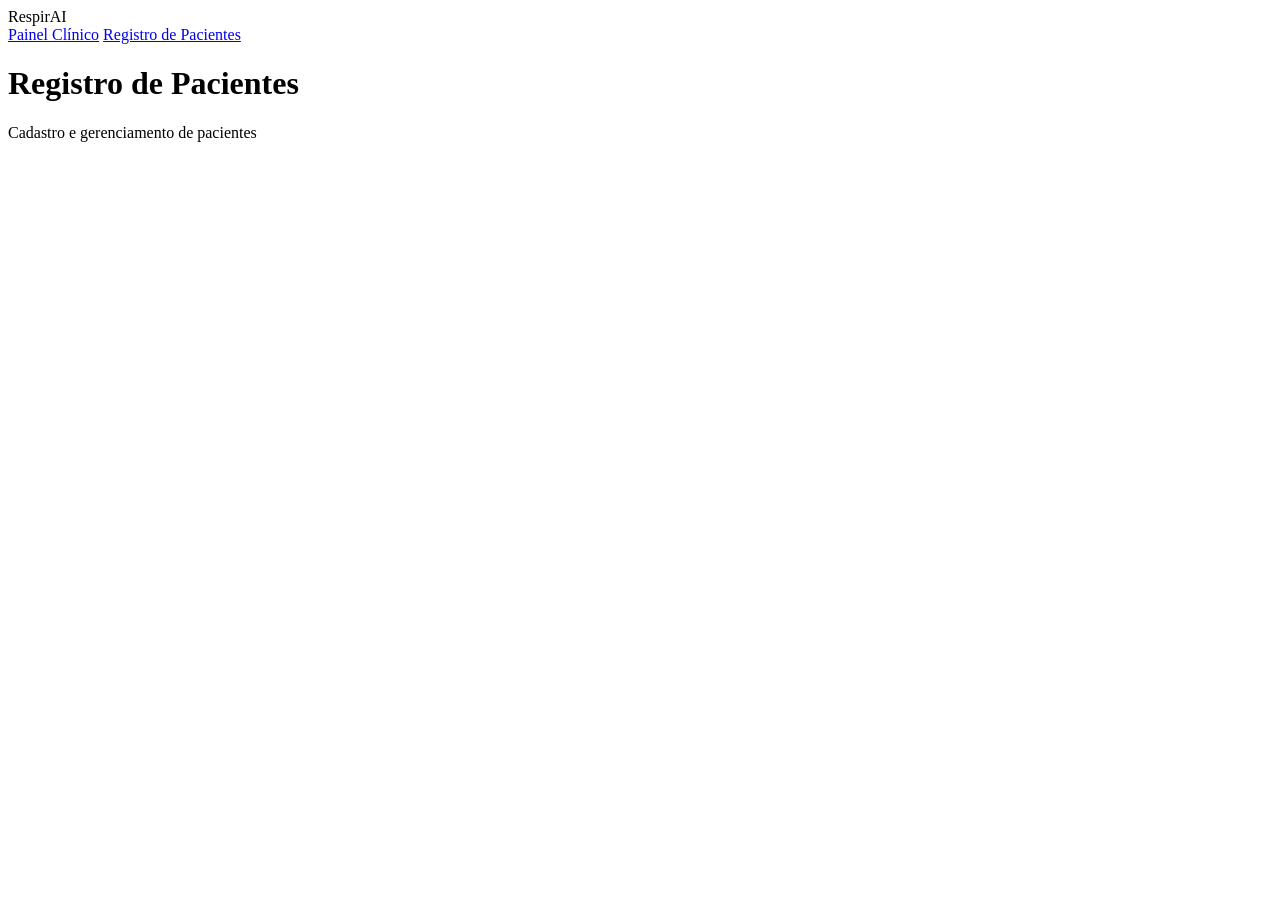
==== registro_pacientes.html @ 05f2d87f "adicionado a pagina registro_pacientes e mudanças" ====
<!DOCTYPE html>
<html lang="en">
<head>
    <meta charset="UTF-8">
    <meta name="viewport" content="width=device-width, initial-scale=1.0">
    <title>RespirAI - Registro de Pacientes</title>
    <link rel="stylesheet" href="style.css">
</head>
<body>

    <div class="sidebar">
        <div class="logo">RespirAI</div>
        <a href="index.html" class="menu-link">Painel Clínico</a>
        <a href="registro_pacientes.html" class="menu-link">Registro de Pacientes</a>
    </div>
    
    <div class="main-content">
        <div class="header">
            <h1>Registro de Pacientes</h1>
            <p>Cadastro e gerenciamento de pacientes</p>
        </div>
    </div>

</body>
</html>
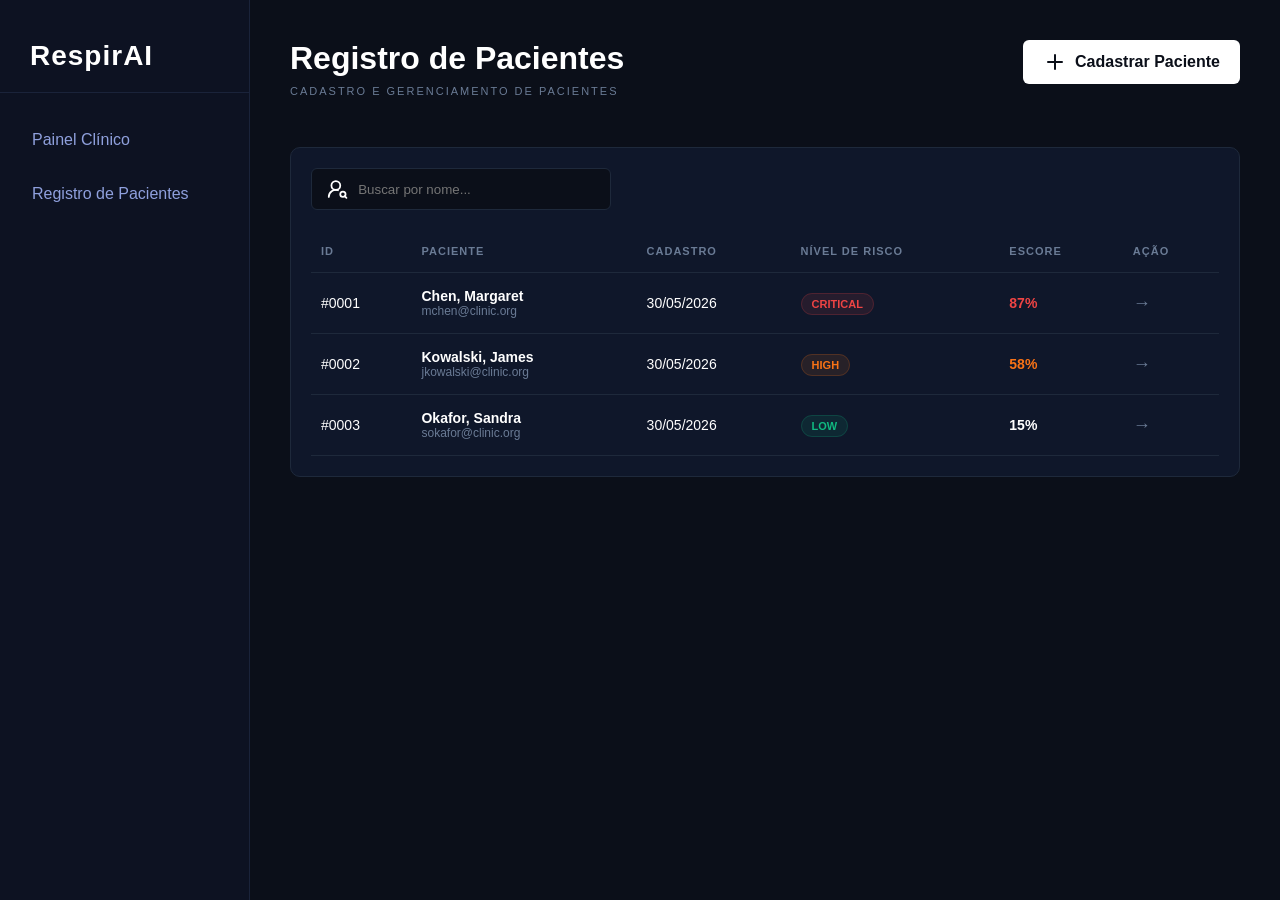
==== commit a3bcf8a5: "breve conclusao de registros de pacientes" ====
--- a/registro_pacientes.html
+++ b/registro_pacientes.html
@@ -15,11 +15,140 @@
     </div>
     
     <div class="main-content">
-        <div class="header">
-            <h1>Registro de Pacientes</h1>
-            <p>Cadastro e gerenciamento de pacientes</p>
+        <div class="header-container">
+            <div class="header">
+                <h1>Registro de Pacientes</h1>
+                <p>Cadastro e gerenciamento de pacientes</p>
+            </div>
+            <button class="btn-primary" id="btn-abrir-aba">
+                <svg xmlns="http://www.w3.org/2000/svg" width="24" height="24" viewBox="0 0 24 24" fill="none" stroke="currentColor" stroke-width="2" stroke-linecap="round" stroke-linejoin="round" class="lucide lucide-plus-icon lucide-plus"><path d="M5 12h14"/><path d="M12 5v14"/></svg>
+                Cadastrar Paciente
+            </button>
+        </div>
+
+        <div class="table-container">
+            <div class="search-bar">
+                <svg xmlns="http://www.w3.org/2000/svg" width="24" height="24" viewBox="0 0 24 24" fill="none" stroke="currentColor" stroke-width="2" stroke-linecap="round" stroke-linejoin="round" class="lucide lucide-user-round-search-icon lucide-user-round-search"><circle cx="10" cy="8" r="5"/><path d="M2 21a8 8 0 0 1 10.434-7.62"/><circle cx="18" cy="18" r="3"/><path d="m22 22-1.9-1.9"/></svg>
+                <input type="text" placeholder="Buscar por nome...">
+            </div>
+
+            <table class="patients-table">
+                <thead>
+                    <tr>
+                        <th>ID</th>
+                        <th>PACIENTE</th>
+                        <th>CADASTRO</th>
+                        <th>NÍVEL DE RISCO</th>
+                        <th>ESCORE</th>
+                        <th>AÇÃO</th>
+                    </tr>
+                </thead>
+                <tbody>
+                    <tr>
+                        <td>#0001</td>
+                        <td>
+                            <div class="patient-info">
+                                <span class="patient-name">Chen, Margaret</span>
+                                <span class="patient-email">mchen@clinic.org</span>
+                            </div>
+                        </td>
+                        <td>30/05/2026</td>
+                        <td><span class="badge badge-critical">CRITICAL</span></td>
+                        <td><span class="score critical">87%</span></td>
+                        <td><button class="btn-action">→</button></td>
+                    </tr>
+                    <tr>
+                        <td>#0002</td>
+                        <td>
+                            <div class="patient-info">
+                                <span class="patient-name">Kowalski, James</span>
+                                <span class="patient-email">jkowalski@clinic.org</span>
+                            </div>
+                        </td>
+                        <td>30/05/2026</td>
+                        <td><span class="badge badge-high">HIGH</span></td>
+                        <td><span class="score high">58%</span></td>
+                        <td><button class="btn-action">→</button></td>
+                    </tr>
+                    <tr>
+                        <td>#0003</td>
+                        <td>
+                            <div class="patient-info">
+                                <span class="patient-name">Okafor, Sandra</span>
+                                <span class="patient-email">sokafor@clinic.org</span>
+                            </div>
+                        </td>
+                        <td>30/05/2026</td>
+                        <td><span class="badge badge-low">LOW</span></td>
+                        <td><span class="score">15%</span></td>
+                        <td><button class="btn-action">→</button></td>
+                    </tr>
+                </tbody>
+            </table>
         </div>
     </div>
+    <div class="overlay" id="overlay"></div>
 
+    <div class="side-panel" id="painel-cadastro">
+        <div class="panel-header">
+            <div>
+                <h2>Cadastrar Novo Paciente</h2>
+                <p>Preencha os dados demográficos e o histórico clínico.</p>
+            </div>
+            <button class="btn-close" id="btn-fechar-aba">&times;</button>
+        </div>
+
+        <form class="panel-form">
+            <div class="form-row">
+                <div class="form-group">
+                    <label>NOME</label>
+                    <input type="text" placeholder="Maria">
+                </div>
+                <div class="form-group">
+                    <label>SOBRENOME</label>
+                    <input type="text" placeholder="Silva">
+                </div>
+            </div>
+            
+            <div class="form-row">
+                <div class="form-group">
+                    <label>DATA DE NASCIMENTO</label>
+                    <input type="date">
+                </div>
+                <div class="form-group">
+                    <label>SEXO</label>
+                    <select>
+                        <option>Feminino</option>
+                        <option>Masculino</option>
+                    </select>
+                </div>
+            </div>
+
+            <div class="form-group">
+                <label>OCUPAÇÃO / EXPOSIÇÕES</label>
+                <input type="text" placeholder="Ex: Mineiro, Trabalhador de escritório">
+            </div>
+
+            <button type="button" class="btn-primary full-width" style="margin-top: 30px;">Cadastrar Paciente</button>
+        </form>
+    </div>
+
+    <script>
+        const btnAbrir = document.getElementById('btn-abrir-aba');
+        const btnFechar = document.getElementById('btn-fechar-aba');
+        const painel = document.getElementById('painel-cadastro');
+        const overlay = document.getElementById('overlay');
+
+        // Função que liga/desliga a classe 'open'
+        function alternarAba() {
+            painel.classList.toggle('open');
+            overlay.classList.toggle('open');
+        }
+
+        // Quando clicar nos botões ou no fundo escuro, executa a função
+        btnAbrir.addEventListener('click', alternarAba);
+        btnFechar.addEventListener('click', alternarAba);
+        overlay.addEventListener('click', alternarAba);
+    </script>
 </body>
 </html>
--- a/style.css
+++ b/style.css
@@ -0,0 +1,332 @@
+*{
+    margin: 0;
+    padding: 0;
+    box-sizing: border-box;
+    font-family: 'Segoe UI', Tahoma, Geneva, Verdana, sans-serif;
+}
+
+body {
+    display: flex;
+    background-color: #0b0f19;
+    color: #ffffff;
+    min-height: 100vh;
+}
+
+.sidebar {
+    width: 250px;
+    background-color: #0d1222;
+    border-right: 1px solid #1a233a;
+    padding: 40px 20px;
+}
+
+.logo {
+    font-size: 28px;
+    font-weight: bold;
+    margin-bottom: 30px;
+    letter-spacing: 1px;
+    border-bottom: 1px solid #1a233a;
+    padding-bottom: 20px;
+    margin-left: -20px;
+    margin-right: -20px;
+    padding-left: 30px;
+}
+
+.menu-link {
+    display: block;
+    color: #8fa0dd;
+    text-decoration: none;
+    margin-bottom: 20px;
+    font-size: 16px;
+    padding: 8px 12px;
+    border-radius: 6px;
+    transition: background 0.2s;
+}
+
+.main-content {
+    flex: 1;
+    padding: 40px;
+}
+
+.header h1 {
+    font-size: 32px;
+    margin-bottom: 8px;
+    font-weight: 700;
+}
+
+.header p {
+    color: #6a7b95;
+    font-size: 11px;
+    text-transform: uppercase;
+    letter-spacing: 2px;
+    margin-bottom: 30px;
+}
+
+.cards-grid {
+    display: grid;
+    grid-template-columns: repeat(4, 1fr);
+    gap: 20px;
+    width: 100%;
+}
+
+@media (max-width: 1024px) {
+    .cards-grid {
+        grid-template-columns: repeat(2, 1fr);
+    }
+}
+@media (max-width: 600px) {
+    .cards-grid {
+        grid-template-columns: 1fr;
+    }
+}
+
+.card {
+    background-color: #0f172a;
+    border: 1px solid #1e293b;
+    border-radius: 10px;
+    padding: 24px;
+    display: flex;
+    flex-direction: column;
+    justify-content: space-between;
+    height: 140px;
+}
+
+.card-header {
+    display: flex;
+    justify-content: space-between;
+    align-items: center;
+}
+
+/*.card-icon {
+    font-size: 18px;
+    opacity: 0.7;
+}*/
+
+.card-title {
+    font-size: 11px;
+    color: #94a3b8;
+    text-transform: uppercase;
+    font-weight: 600;
+    letter-spacing: 1px;
+}
+
+.card-value {
+    font-size: 38px;
+    font-weight: 700;
+    margin-top: 10px;
+}
+/* novo */
+.header-container {
+    display: flex;
+    justify-content: space-between;
+    align-items: flex-start;
+}
+
+.btn-primary {
+    background-color: #ffffff;
+    color: #0b0f19;
+    border: none;
+    padding: 10px 20px;
+    border-radius: 6px;
+    font-weight: 600;
+    cursor: pointer;
+    font-size: 16px;
+    transition: background 0.2s;
+    display: flex;
+    align-items: center;
+    justify-content: center;
+    gap: 8px;
+}
+
+.btn-primary:hover {
+    background-color: #e2e8f0;
+}
+
+.table-container {
+    background-color: #0f172a;
+    border: 1px solid #1e293b;
+    border-radius: 10px;
+    padding: 20px;
+    margin-top: 20px;
+}
+
+.search-bar {
+    display: flex;
+    align-items: center;
+    background-color: #0b0f19;
+    border: 1px solid #1e293b;
+    border-radius: 6px;
+    padding: 8px 15px;
+    margin-bottom: 20px;
+    width: 300px;
+}
+
+.search-bar input {
+    background: transparent;
+    border: none;
+    color: #ffffff;
+    margin-left: 10px;
+    outline: none;
+    width: 100%;
+}
+
+.patients-table {
+    width: 100%;
+    border-collapse: collapse;
+}
+
+.patients-table th {
+    text-align: left;
+    color: #6a7b95;
+    font-size: 11px;
+    text-transform: uppercase;
+    letter-spacing: 1px;
+    padding: 15px 10px;
+    border-bottom: 1px solid #1e293b;
+}
+
+.patients-table td {
+    padding: 15px 10px;
+    border-bottom: 1px solid #1e293b;
+    font-size: 14px;
+}
+
+.patient-info {
+    display: flex;
+    flex-direction: column;
+}
+
+.patient-name {
+    font-weight: 600;
+}
+
+.patient-email {
+    font-size: 12px;
+    color: #6a7b95;
+}
+
+.btn-action {
+    background: transparent;
+    border: none;
+    color: #6a7b95;
+    cursor: pointer;
+    font-size: 18px;
+}
+
+/* Badges de Risco */
+.badge {
+    padding: 4px 10px;
+    border-radius: 20px;
+    font-size: 11px;
+    font-weight: bold;
+    border: 1px solid transparent;
+}
+.badge-critical { color: #ef4444; background: rgba(239, 68, 68, 0.1); border-color: rgba(239, 68, 68, 0.2); }
+.badge-high { color: #f97316; background: rgba(249, 115, 22, 0.1); border-color: rgba(249, 115, 22, 0.2); }
+.badge-low { color: #10b981; background: rgba(16, 185, 129, 0.1); border-color: rgba(16, 185, 129, 0.2); }
+
+.score { font-weight: bold; }
+.score.critical { color: #ef4444; }
+.score.high { color: #f97316; }
+
+/* =========================================
+   ESTILOS DA ABA LATERAL (SLIDE PANEL)
+========================================= */
+
+/* Fundo escuro */
+.overlay {
+    position: fixed;
+    top: 0;
+    left: 0;
+    width: 100vw;
+    height: 100vh;
+    background-color: rgba(0, 0, 0, 0.6);
+    z-index: 998;
+    opacity: 0;
+    pointer-events: none;
+    transition: opacity 0.3s ease;
+}
+.overlay.open {
+    opacity: 1;
+    pointer-events: all;
+}
+
+/* A Aba em si */
+.side-panel {
+    position: fixed;
+    top: 0;
+    right: -500px; /* Esconde a aba fora da tela */
+    width: 400px;
+    height: 100vh;
+    background-color: #0f172a;
+    border-left: 1px solid #1e293b;
+    z-index: 999;
+    padding: 30px;
+    transition: right 0.3s ease; /* Faz o efeito de deslizar */
+    box-shadow: -5px 0 15px rgba(0,0,0,0.5);
+    overflow-y: auto;
+}
+.side-panel.open {
+    right: 0; /* Puxa a aba para dentro da tela */
+}
+
+.panel-header {
+    display: flex;
+    justify-content: space-between;
+    align-items: flex-start;
+    margin-bottom: 40px;
+}
+
+.panel-header h2 { font-size: 20px; margin-bottom: 5px; }
+.panel-header p { font-size: 11px; color: #6a7b95; text-transform: uppercase; }
+
+.btn-close {
+    background: transparent;
+    border: 1px solid #1e293b;
+    color: #fff;
+    width: 30px;
+    height: 30px;
+    border-radius: 50%;
+    cursor: pointer;
+    font-size: 18px;
+    display: flex;
+    align-items: center;
+    justify-content: center;
+}
+
+/* Formulário da Aba */
+.form-row {
+    display: flex;
+    gap: 15px;
+    margin-bottom: 20px;
+}
+
+.form-group {
+    display: flex;
+    flex-direction: column;
+    flex: 1;
+    margin-bottom: 20px;
+}
+
+.form-group label {
+    font-size: 11px;
+    color: #6a7b95;
+    margin-bottom: 8px;
+    font-weight: 600;
+}
+
+.form-group input, .form-group select {
+    background-color: #0b0f19;
+    border: 1px solid #1e293b;
+    color: #fff;
+    padding: 12px;
+    border-radius: 6px;
+    outline: none;
+}
+
+.form-group input:focus, .form-group select:focus {
+    border-color: #8fa0dd;
+}
+
+.full-width {
+    width: 100%;
+}
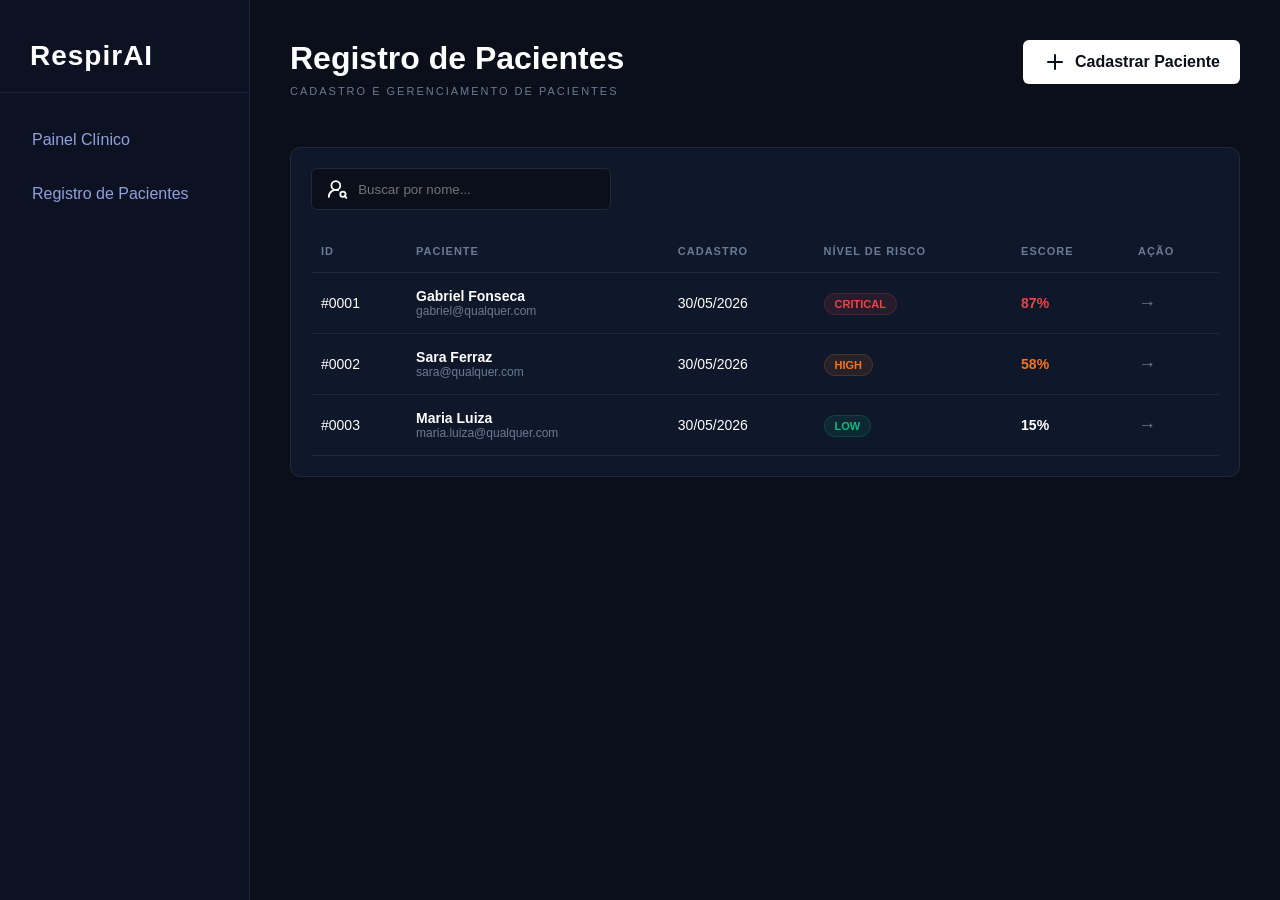
==== commit 8701ee96: "breve alteração" ====
--- a/registro_pacientes.html
+++ b/registro_pacientes.html
@@ -48,8 +48,8 @@
                         <td>#0001</td>
                         <td>
                             <div class="patient-info">
-                                <span class="patient-name">Chen, Margaret</span>
-                                <span class="patient-email">mchen@clinic.org</span>
+                                <span class="patient-name">Gabriel Fonseca</span>
+                                <span class="patient-email">gabriel@qualquer.com</span>
                             </div>
                         </td>
                         <td>30/05/2026</td>
@@ -61,8 +61,8 @@
                         <td>#0002</td>
                         <td>
                             <div class="patient-info">
-                                <span class="patient-name">Kowalski, James</span>
-                                <span class="patient-email">jkowalski@clinic.org</span>
+                                <span class="patient-name">Sara Ferraz</span>
+                                <span class="patient-email">sara@qualquer.com</span>
                             </div>
                         </td>
                         <td>30/05/2026</td>
@@ -74,8 +74,8 @@
                         <td>#0003</td>
                         <td>
                             <div class="patient-info">
-                                <span class="patient-name">Okafor, Sandra</span>
-                                <span class="patient-email">sokafor@clinic.org</span>
+                                <span class="patient-name">Maria Luiza</span>
+                                <span class="patient-email">maria.luiza@qualquer.com</span>
                             </div>
                         </td>
                         <td>30/05/2026</td>
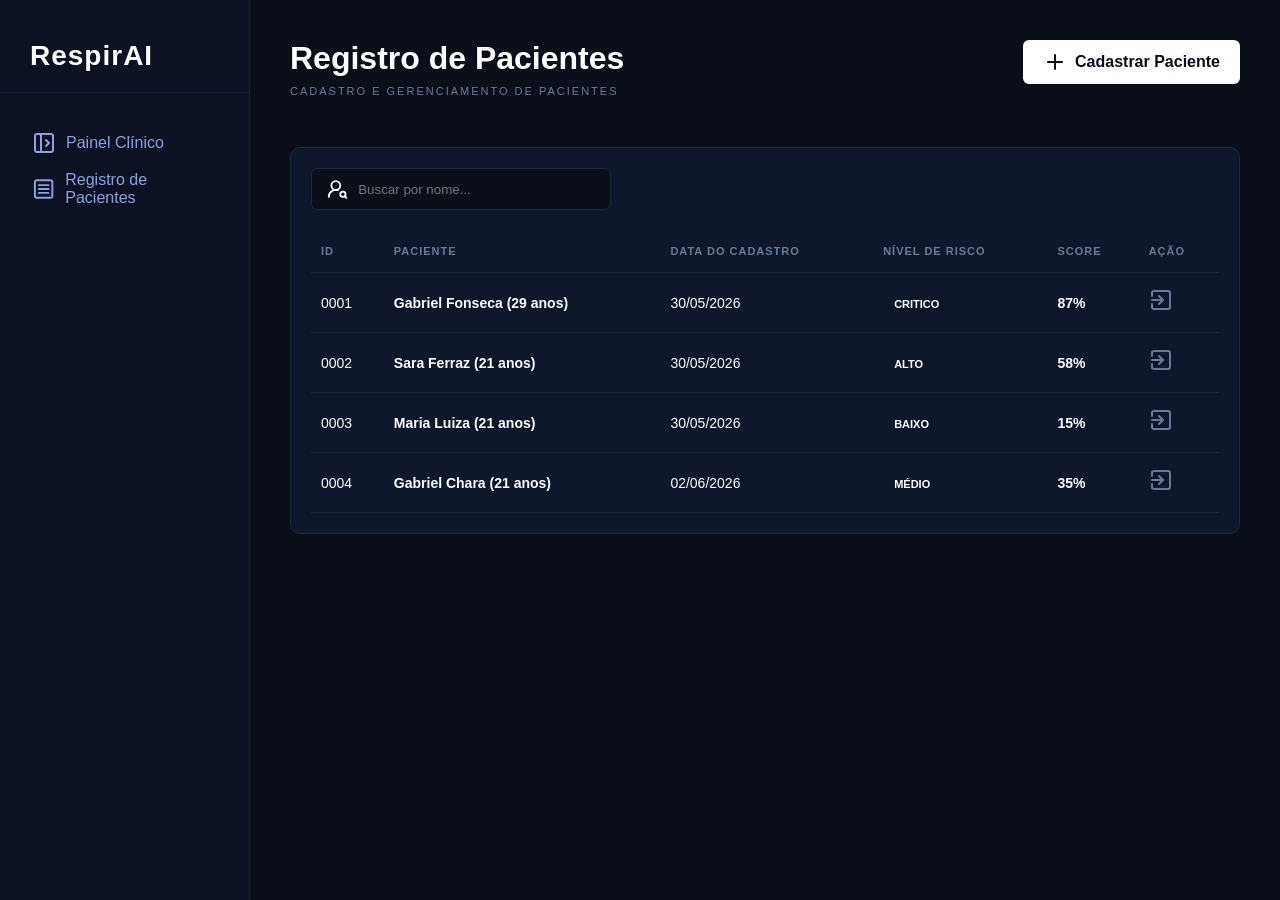
==== commit 17776629: "adicionado script.js e mais alterações" ====
--- a/registro_pacientes.html
+++ b/registro_pacientes.html
@@ -1,5 +1,5 @@
 <!DOCTYPE html>
-<html lang="en">
+<html lang="pt-br">
 <head>
     <meta charset="UTF-8">
     <meta name="viewport" content="width=device-width, initial-scale=1.0">
@@ -10,8 +10,8 @@
 
     <div class="sidebar">
         <div class="logo">RespirAI</div>
-        <a href="index.html" class="menu-link">Painel Clínico</a>
-        <a href="registro_pacientes.html" class="menu-link">Registro de Pacientes</a>
+        <a href="index.html" class="menu-link"><svg xmlns="http://www.w3.org/2000/svg" width="24" height="24" viewBox="0 0 24 24" fill="none" stroke="currentColor" stroke-width="2" stroke-linecap="round" stroke-linejoin="round" class="lucide lucide-panel-left-open-icon lucide-panel-left-open"><rect width="18" height="18" x="3" y="3" rx="2"/><path d="M9 3v18"/><path d="m14 9 3 3-3 3"/></svg> Painel Clínico</a>
+        <a href="registro_pacientes.html" class="menu-link"><svg xmlns="http://www.w3.org/2000/svg" width="24" height="24" viewBox="0 0 24 24" fill="none" stroke="currentColor" stroke-width="2" stroke-linecap="round" stroke-linejoin="round" class="lucide lucide-square-menu-icon lucide-square-menu"><rect width="18" height="18" x="3" y="3" rx="2"/><path d="M7 8h10"/><path d="M7 12h10"/><path d="M7 16h10"/></svg> Registro de Pacientes</a>
     </div>
     
     <div class="main-content">
@@ -37,65 +37,30 @@
                     <tr>
                         <th>ID</th>
                         <th>PACIENTE</th>
-                        <th>CADASTRO</th>
+                        <th>DATA DO CADASTRO</th>
                         <th>NÍVEL DE RISCO</th>
-                        <th>ESCORE</th>
+                        <th>SCORE</th>
                         <th>AÇÃO</th>
                     </tr>
                 </thead>
-                <tbody>
-                    <tr>
-                        <td>#0001</td>
-                        <td>
-                            <div class="patient-info">
-                                <span class="patient-name">Gabriel Fonseca</span>
-                                <span class="patient-email">gabriel@qualquer.com</span>
-                            </div>
-                        </td>
-                        <td>30/05/2026</td>
-                        <td><span class="badge badge-critical">CRITICAL</span></td>
-                        <td><span class="score critical">87%</span></td>
-                        <td><button class="btn-action">→</button></td>
-                    </tr>
-                    <tr>
-                        <td>#0002</td>
-                        <td>
-                            <div class="patient-info">
-                                <span class="patient-name">Sara Ferraz</span>
-                                <span class="patient-email">sara@qualquer.com</span>
-                            </div>
-                        </td>
-                        <td>30/05/2026</td>
-                        <td><span class="badge badge-high">HIGH</span></td>
-                        <td><span class="score high">58%</span></td>
-                        <td><button class="btn-action">→</button></td>
-                    </tr>
-                    <tr>
-                        <td>#0003</td>
-                        <td>
-                            <div class="patient-info">
-                                <span class="patient-name">Maria Luiza</span>
-                                <span class="patient-email">maria.luiza@qualquer.com</span>
-                            </div>
-                        </td>
-                        <td>30/05/2026</td>
-                        <td><span class="badge badge-low">LOW</span></td>
-                        <td><span class="score">15%</span></td>
-                        <td><button class="btn-action">→</button></td>
-                    </tr>
+                <tbody id="patients-table-js">
+
                 </tbody>
             </table>
         </div>
     </div>
+
     <div class="overlay" id="overlay"></div>
 
     <div class="side-panel" id="painel-cadastro">
         <div class="panel-header">
             <div>
                 <h2>Cadastrar Novo Paciente</h2>
-                <p>Preencha os dados demográficos e o histórico clínico.</p>
+                <p>Preencha os dados e o histórico clínico.</p>
             </div>
-            <button class="btn-close" id="btn-fechar-aba">&times;</button>
+            <button class="btn-close" id="btn-fechar-aba">
+                <svg xmlns="http://www.w3.org/2000/svg" width="24" height="24" viewBox="0 0 24 24" fill="none" stroke="currentColor" stroke-width="2" stroke-linecap="round" stroke-linejoin="round" class="lucide lucide-x-icon lucide-x"><path d="M18 6 6 18"/><path d="m6 6 12 12"/></svg>
+            </button>
         </div>
 
         <form class="panel-form">
@@ -133,22 +98,7 @@
         </form>
     </div>
 
-    <script>
-        const btnAbrir = document.getElementById('btn-abrir-aba');
-        const btnFechar = document.getElementById('btn-fechar-aba');
-        const painel = document.getElementById('painel-cadastro');
-        const overlay = document.getElementById('overlay');
+    <script src="script.js"></script>
 
-        // Função que liga/desliga a classe 'open'
-        function alternarAba() {
-            painel.classList.toggle('open');
-            overlay.classList.toggle('open');
-        }
-
-        // Quando clicar nos botões ou no fundo escuro, executa a função
-        btnAbrir.addEventListener('click', alternarAba);
-        btnFechar.addEventListener('click', alternarAba);
-        overlay.addEventListener('click', alternarAba);
-    </script>
 </body>
 </html>
--- a/style.css
+++ b/style.css
@@ -1,3 +1,4 @@
+/*CONFIG GERAL*/
 *{
     margin: 0;
     padding: 0;
@@ -5,6 +6,7 @@
     font-family: 'Segoe UI', Tahoma, Geneva, Verdana, sans-serif;
 }
 
+/* PRIMEIRA PAGINA PRINCIPAL */
 body {
     display: flex;
     background-color: #0b0f19;
@@ -32,14 +34,14 @@
 }
 
 .menu-link {
-    display: block;
+    display: flex;
+    align-items: center;
+    gap: 10px;
     color: #8fa0dd;
     text-decoration: none;
-    margin-bottom: 20px;
     font-size: 16px;
     padding: 8px 12px;
     border-radius: 6px;
-    transition: background 0.2s;
 }
 
 .main-content {
@@ -96,11 +98,6 @@
     align-items: center;
 }
 
-/*.card-icon {
-    font-size: 18px;
-    opacity: 0.7;
-}*/
-
 .card-title {
     font-size: 11px;
     color: #94a3b8;
@@ -114,7 +111,9 @@
     font-weight: 700;
     margin-top: 10px;
 }
-/* novo */
+
+/* SEGUDA PAGINA */
+
 .header-container {
     display: flex;
     justify-content: space-between;
@@ -223,16 +222,13 @@
 .badge-critical { color: #ef4444; background: rgba(239, 68, 68, 0.1); border-color: rgba(239, 68, 68, 0.2); }
 .badge-high { color: #f97316; background: rgba(249, 115, 22, 0.1); border-color: rgba(249, 115, 22, 0.2); }
 .badge-low { color: #10b981; background: rgba(16, 185, 129, 0.1); border-color: rgba(16, 185, 129, 0.2); }
+.badge-pendente { color: #94a3b8; background: rgba(148, 163, 184, 0.1); border-color: rgba(148, 163, 184, 0.2); }
 
 .score { font-weight: bold; }
 .score.critical { color: #ef4444; }
 .score.high { color: #f97316; }
 
-/* =========================================
-   ESTILOS DA ABA LATERAL (SLIDE PANEL)
-========================================= */
-
-/* Fundo escuro */
+/* ABA LATERAL DE CADASTRO */
 .overlay {
     position: fixed;
     top: 0;
@@ -250,7 +246,7 @@
     pointer-events: all;
 }
 
-/* A Aba em si */
+/* A ABA EM SI */
 .side-panel {
     position: fixed;
     top: 0;
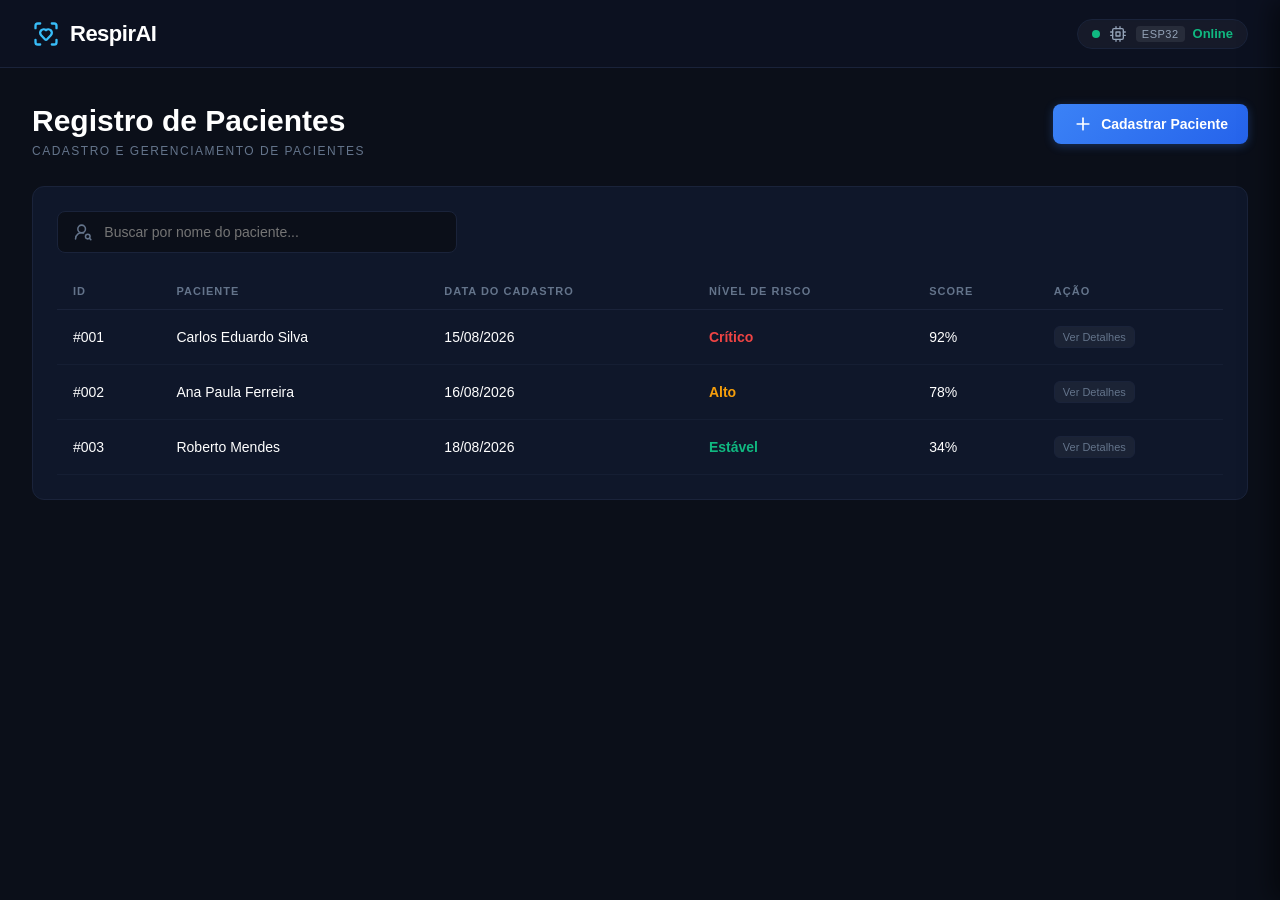
==== commit df688af8: "Grandes alterações realizadas para modificações visuais" ====
--- a/registro_pacientes.html
+++ b/registro_pacientes.html
@@ -1,35 +1,80 @@
 <!DOCTYPE html>
 <html lang="pt-br">
+
 <head>
     <meta charset="UTF-8">
     <meta name="viewport" content="width=device-width, initial-scale=1.0">
     <title>RespirAI - Registro de Pacientes</title>
     <link rel="stylesheet" href="style.css">
 </head>
+
 <body>
 
-    <div class="sidebar">
-        <div class="logo">RespirAI</div>
-        <a href="index.html" class="menu-link"><svg xmlns="http://www.w3.org/2000/svg" width="24" height="24" viewBox="0 0 24 24" fill="none" stroke="currentColor" stroke-width="2" stroke-linecap="round" stroke-linejoin="round" class="lucide lucide-panel-left-open-icon lucide-panel-left-open"><rect width="18" height="18" x="3" y="3" rx="2"/><path d="M9 3v18"/><path d="m14 9 3 3-3 3"/></svg> Painel Clínico</a>
-        <a href="registro_pacientes.html" class="menu-link"><svg xmlns="http://www.w3.org/2000/svg" width="24" height="24" viewBox="0 0 24 24" fill="none" stroke="currentColor" stroke-width="2" stroke-linecap="round" stroke-linejoin="round" class="lucide lucide-square-menu-icon lucide-square-menu"><rect width="18" height="18" x="3" y="3" rx="2"/><path d="M7 8h10"/><path d="M7 12h10"/><path d="M7 16h10"/></svg> Registro de Pacientes</a>
-    </div>
-    
-    <div class="main-content">
+    <!-- BARRA SUPERIOR FIXA (TOPBAR FULL-WIDTH) -->
+    <header class="topbar">
+        <div class="topbar-left">
+            <a href="index.html" class="logo-container">
+                <svg xmlns="http://www.w3.org/2000/svg" width="28" height="28" viewBox="0 0 24 24" fill="none"
+                    stroke="currentColor" stroke-width="2" stroke-linecap="round" stroke-linejoin="round"
+                    class="lucide lucide-scan-heart">
+                    <path d="M17 3h2a2 2 0 0 1 2 2v2" />
+                    <path d="M21 17v2a2 2 0 0 1-2 2h-2" />
+                    <path d="M3 7V5a2 2 0 0 1 2-2h2" />
+                    <path d="M7 21H5a2 2 0 0 1-2-2v-2" />
+                    <path d="M7.828 13.07A3 3 0 0 1 12 8.764a3 3 0 0 1 4.172 4.306l-3.447 3.62a1 1 0 0 1-1.449 0z" />
+                </svg>
+                <span class="logo-text">RespirAI</span>
+            </a>
+        </div>
+
+        <div class="topbar-right">
+            <div class="mcu-status-wrapper">
+                <div class="mcu-badge mcu-online" id="mcu-badge"
+                    title="Status da conexão do microcontrolador (clique para testar alternância)">
+                    <span class="mcu-pulse-dot" id="mcu-dot"></span>
+                    <svg class="mcu-icon" xmlns="http://www.w3.org/2000/svg" width="16" height="16" viewBox="0 0 24 24"
+                        fill="none" stroke="currentColor" stroke-width="2" stroke-linecap="round"
+                        stroke-linejoin="round">
+                        <rect width="16" height="16" x="4" y="4" rx="2" />
+                        <path d="M9 9h6v6H9z" />
+                        <path d="M9 1v3M15 1v3M9 20v3M15 20v3M20 9h3M20 14h3M1 9h3M1 14h3" />
+                    </svg>
+                    <div class="mcu-info">
+                        <span class="mcu-tag">ESP32</span>
+                        <span class="mcu-status-text" id="mcu-status-text">Online</span>
+                    </div>
+                </div>
+            </div>
+        </div>
+    </header>
+
+    <!-- CONTEÚDO PRINCIPAL -->
+    <main class="main-content">
         <div class="header-container">
             <div class="header">
                 <h1>Registro de Pacientes</h1>
                 <p>Cadastro e gerenciamento de pacientes</p>
             </div>
             <button class="btn-primary" id="btn-abrir-aba">
-                <svg xmlns="http://www.w3.org/2000/svg" width="24" height="24" viewBox="0 0 24 24" fill="none" stroke="currentColor" stroke-width="2" stroke-linecap="round" stroke-linejoin="round" class="lucide lucide-plus-icon lucide-plus"><path d="M5 12h14"/><path d="M12 5v14"/></svg>
+                <svg xmlns="http://www.w3.org/2000/svg" width="20" height="20" viewBox="0 0 24 24" fill="none"
+                    stroke="currentColor" stroke-width="2" stroke-linecap="round" stroke-linejoin="round">
+                    <path d="M5 12h14" />
+                    <path d="M12 5v14" />
+                </svg>
                 Cadastrar Paciente
             </button>
         </div>
 
         <div class="table-container">
             <div class="search-bar">
-                <svg xmlns="http://www.w3.org/2000/svg" width="24" height="24" viewBox="0 0 24 24" fill="none" stroke="currentColor" stroke-width="2" stroke-linecap="round" stroke-linejoin="round" class="lucide lucide-user-round-search-icon lucide-user-round-search"><circle cx="10" cy="8" r="5"/><path d="M2 21a8 8 0 0 1 10.434-7.62"/><circle cx="18" cy="18" r="3"/><path d="m22 22-1.9-1.9"/></svg>
-                <input type="text" placeholder="Buscar por nome...">
+                <svg xmlns="http://www.w3.org/2000/svg" width="20" height="20" viewBox="0 0 24 24" fill="none"
+                    stroke="currentColor" stroke-width="2" stroke-linecap="round" stroke-linejoin="round">
+                    <circle cx="10" cy="8" r="5" />
+                    <path d="M2 21a8 8 0 0 1 10.434-7.62" />
+                    <circle cx="18" cy="18" r="3" />
+                    <path d="m22 22-1.9-1.9" />
+                </svg>
+                <input type="text" placeholder="Buscar por nome do paciente...">
             </div>
 
             <table class="patients-table">
@@ -44,11 +89,34 @@
                     </tr>
                 </thead>
                 <tbody id="patients-table-js">
-
+                    <tr>
+                        <td>#001</td>
+                        <td>Carlos Eduardo Silva</td>
+                        <td>15/08/2026</td>
+                        <td><span style="color: #ef4444; font-weight: 600;">Crítico</span></td>
+                        <td>92%</td>
+                        <td><button class="mcu-toggle-btn">Ver Detalhes</button></td>
+                    </tr>
+                    <tr>
+                        <td>#002</td>
+                        <td>Ana Paula Ferreira</td>
+                        <td>16/08/2026</td>
+                        <td><span style="color: #f59e0b; font-weight: 600;">Alto</span></td>
+                        <td>78%</td>
+                        <td><button class="mcu-toggle-btn">Ver Detalhes</button></td>
+                    </tr>
+                    <tr>
+                        <td>#003</td>
+                        <td>Roberto Mendes</td>
+                        <td>18/08/2026</td>
+                        <td><span style="color: #10b981; font-weight: 600;">Estável</span></td>
+                        <td>34%</td>
+                        <td><button class="mcu-toggle-btn">Ver Detalhes</button></td>
+                    </tr>
                 </tbody>
             </table>
         </div>
-    </div>
+    </main>
 
     <div class="overlay" id="overlay"></div>
 
@@ -59,7 +127,11 @@
                 <p>Preencha os dados e o histórico clínico.</p>
             </div>
             <button class="btn-close" id="btn-fechar-aba">
-                <svg xmlns="http://www.w3.org/2000/svg" width="24" height="24" viewBox="0 0 24 24" fill="none" stroke="currentColor" stroke-width="2" stroke-linecap="round" stroke-linejoin="round" class="lucide lucide-x-icon lucide-x"><path d="M18 6 6 18"/><path d="m6 6 12 12"/></svg>
+                <svg xmlns="http://www.w3.org/2000/svg" width="24" height="24" viewBox="0 0 24 24" fill="none"
+                    stroke="currentColor" stroke-width="2" stroke-linecap="round" stroke-linejoin="round">
+                    <path d="M18 6 6 18" />
+                    <path d="m6 6 12 12" />
+                </svg>
             </button>
         </div>
 
@@ -74,7 +146,7 @@
                     <input type="text" placeholder="Silva">
                 </div>
             </div>
-            
+
             <div class="form-row">
                 <div class="form-group">
                     <label>DATA DE NASCIMENTO</label>
@@ -94,11 +166,12 @@
                 <input type="text" placeholder="Ex: Mineiro, Trabalhador de escritório">
             </div>
 
-            <button type="button" class="btn-primary full-width" style="margin-top: 30px;">Cadastrar Paciente</button>
+            <button type="button" class="btn-primary full-width" style="margin-top: 20px;">Cadastrar Paciente</button>
         </form>
     </div>
 
     <script src="script.js"></script>
 
 </body>
+
 </html>
--- a/style.css
+++ b/style.css
@@ -1,328 +1,561 @@
-/*CONFIG GERAL*/
-*{
+/* ==========================================================================
+   CONFIGURAÇÃO GERAL & DESIGN SYSTEM
+   ========================================================================== */
+* {
     margin: 0;
     padding: 0;
     box-sizing: border-box;
-    font-family: 'Segoe UI', Tahoma, Geneva, Verdana, sans-serif;
-}
-
-/* PRIMEIRA PAGINA PRINCIPAL */
+    font-family: 'Segoe UI', -apple-system, BlinkMacSystemFont, Roboto, Oxygen, Ubuntu, Cantarell, sans-serif;
+}
+
+:root {
+    --bg-main: #0b0f19;
+    --bg-card: #0f172a;
+    --bg-card-hover: #131d35;
+    --border-color: #1a233a;
+    --border-subtle: #24304f;
+    --text-primary: #ffffff;
+    --text-secondary: #94a3b8;
+    --text-muted: #64748b;
+    --accent-blue: #3b82f6;
+    --accent-cyan: #06b6d4;
+    --status-online: #10b981;
+    --status-offline: #ef4444;
+    --status-warning: #f59e0b;
+    --topbar-height: 68px;
+}
+
 body {
     display: flex;
-    background-color: #0b0f19;
+    flex-direction: column;
+    background-color: var(--bg-main);
+    color: var(--text-primary);
+    min-height: 100vh;
+    overflow-x: hidden;
+}
+
+/* ==========================================================================
+   BARRA SUPERIOR (TOPBAR FIXA & FULL-WIDTH)
+   ========================================================================== */
+.topbar {
+    position: fixed;
+    top: 0;
+    left: 0;
+    right: 0;
+    width: 100%;
+    height: var(--topbar-height);
+    background-color: rgba(13, 18, 34, 0.9);
+    backdrop-filter: blur(14px);
+    -webkit-backdrop-filter: blur(14px);
+    border-bottom: 1px solid var(--border-color);
+    display: flex;
+    align-items: center;
+    justify-content: space-between;
+    padding: 0 32px;
+    z-index: 1000;
+}
+
+.topbar-left {
+    display: flex;
+    align-items: center;
+}
+
+/* Logo & Título RespirAI no Topo */
+.logo-container {
+    display: flex;
+    align-items: center;
+    gap: 10px;
+    font-size: 22px;
+    font-weight: 700;
     color: #ffffff;
-    min-height: 100vh;
-}
-
-.sidebar {
-    width: 250px;
-    background-color: #0d1222;
-    border-right: 1px solid #1a233a;
-    padding: 40px 20px;
-}
-
-.logo {
-    font-size: 28px;
-    font-weight: bold;
-    margin-bottom: 30px;
-    letter-spacing: 1px;
-    border-bottom: 1px solid #1a233a;
-    padding-bottom: 20px;
-    margin-left: -20px;
-    margin-right: -20px;
-    padding-left: 30px;
-}
-
-.menu-link {
+    text-decoration: none;
+    user-select: none;
+}
+
+.logo-container svg {
+    color: #38bdf8;
+    flex-shrink: 0;
+}
+
+.logo-text {
+    color: #ffffff;
+    font-size: 22px;
+    font-weight: 700;
+    letter-spacing: -0.5px;
+}
+
+.topbar-right {
+    display: flex;
+    align-items: center;
+    gap: 16px;
+}
+
+/* Badge de Conexão do Microcontrolador (Simples e sem iluminação) */
+.mcu-status-wrapper {
     display: flex;
     align-items: center;
     gap: 10px;
-    color: #8fa0dd;
-    text-decoration: none;
-    font-size: 16px;
-    padding: 8px 12px;
+}
+
+.mcu-badge {
+    display: inline-flex;
+    align-items: center;
+    gap: 10px;
+    padding: 6px 14px;
+    border-radius: 9999px;
+    font-size: 13px;
+    font-weight: 500;
+    cursor: pointer;
+    user-select: none;
+    background-color: rgba(255, 255, 255, 0.04);
+    border: 1px solid var(--border-color);
+    color: var(--text-primary);
+    transition: background-color 0.2s, border-color 0.2s;
+}
+
+.mcu-badge:hover {
+    background-color: rgba(255, 255, 255, 0.08);
+    border-color: var(--border-subtle);
+}
+
+.mcu-badge .mcu-icon {
+    color: var(--text-secondary);
+}
+
+/* Bolinha de Status Sólida */
+.mcu-pulse-dot {
+    width: 8px;
+    height: 8px;
+    border-radius: 50%;
+    flex-shrink: 0;
+}
+
+/* Estado Online */
+.mcu-badge.mcu-online .mcu-pulse-dot {
+    background-color: var(--status-online);
+}
+
+.mcu-badge.mcu-online .mcu-status-text {
+    color: var(--status-online);
+    font-weight: 600;
+}
+
+/* Estado Offline */
+.mcu-badge.mcu-offline .mcu-pulse-dot {
+    background-color: var(--status-offline);
+}
+
+.mcu-badge.mcu-offline .mcu-status-text {
+    color: var(--status-offline);
+    font-weight: 600;
+}
+
+.mcu-info {
+    display: flex;
+    align-items: center;
+    gap: 8px;
+}
+
+.mcu-tag {
+    font-size: 11px;
+    letter-spacing: 0.5px;
+    text-transform: uppercase;
+    padding: 2px 6px;
+    border-radius: 4px;
+    background: rgba(255, 255, 255, 0.08);
+    color: var(--text-secondary);
+}
+
+.mcu-status-text {
+    font-size: 13px;
+    font-weight: 600;
+}
+
+.mcu-toggle-btn {
+    background: rgba(255, 255, 255, 0.05);
+    border: 1px solid var(--border-color);
+    color: var(--text-muted);
+    font-size: 11px;
+    padding: 4px 8px;
     border-radius: 6px;
-}
-
+    cursor: pointer;
+    transition: all 0.2s;
+}
+
+.mcu-toggle-btn:hover {
+    background: rgba(255, 255, 255, 0.1);
+    color: var(--text-primary);
+}
+
+/* ==========================================================================
+   CONTEÚDO PRINCIPAL (DASHBOARD FULL-WIDTH)
+   ========================================================================== */
 .main-content {
+    width: 100%;
+    max-width: 1440px;
+    margin: 0 auto;
+    margin-top: var(--topbar-height);
+    padding: 36px 32px 48px 32px;
     flex: 1;
-    padding: 40px;
 }
 
 .header h1 {
-    font-size: 32px;
-    margin-bottom: 8px;
+    font-size: 30px;
+    margin-bottom: 6px;
     font-weight: 700;
+    color: var(--text-primary);
 }
 
 .header p {
-    color: #6a7b95;
-    font-size: 11px;
+    color: var(--text-muted);
+    font-size: 12px;
     text-transform: uppercase;
-    letter-spacing: 2px;
-    margin-bottom: 30px;
-}
-
+    letter-spacing: 1.5px;
+    margin-bottom: 28px;
+}
+
+.header-container {
+    display: flex;
+    justify-content: space-between;
+    align-items: flex-start;
+    margin-bottom: 28px;
+}
+
+.header-container .header p {
+    margin-bottom: 0;
+}
+
+/* ==========================================================================
+   CARDS DE MÉTRICAS & INDICADORES
+   ========================================================================== */
 .cards-grid {
     display: grid;
     grid-template-columns: repeat(4, 1fr);
     gap: 20px;
     width: 100%;
-}
-
-@media (max-width: 1024px) {
+    margin-bottom: 24px;
+}
+
+.card {
+    background-color: var(--bg-card);
+    border: 1px solid var(--border-color);
+    border-radius: 12px;
+    padding: 22px;
+    display: flex;
+    flex-direction: column;
+    justify-content: space-between;
+    height: 140px;
+    transition: transform 0.2s ease, border-color 0.2s ease, box-shadow 0.2s ease;
+}
+
+.card:hover {
+    transform: translateY(-2px);
+    border-color: var(--border-subtle);
+    box-shadow: 0 8px 24px rgba(0, 0, 0, 0.3);
+}
+
+.card-header {
+    display: flex;
+    justify-content: space-between;
+    align-items: center;
+}
+
+.card-title {
+    font-size: 11px;
+    color: var(--text-secondary);
+    text-transform: uppercase;
+    font-weight: 600;
+    letter-spacing: 1px;
+}
+
+.card-header svg {
+    color: #64748b;
+}
+
+.card-value {
+    font-size: 36px;
+    font-weight: 700;
+    color: var(--text-primary);
+}
+
+/* ==========================================================================
+   CONTAINER DO GRÁFICO (MONITOR RESPIRATÓRIO)
+   ========================================================================== */
+.chart-container {
+    background: #0f172a;
+    border: 1px solid var(--border-color);
+    padding: 24px;
+    border-radius: 12px;
+    box-shadow: 0 4px 20px rgba(0, 0, 0, 0.25);
+    height: 440px;
+    position: relative;
+    display: flex;
+    flex-direction: column;
+}
+
+.chart-header {
+    display: flex;
+    justify-content: space-between;
+    align-items: center;
+    margin-bottom: 16px;
+}
+
+.chart-title {
+    font-size: 15px;
+    font-weight: 600;
+    color: var(--text-primary);
+    display: flex;
+    align-items: center;
+    gap: 8px;
+}
+
+.chart-title svg {
+    color: #38bdf8;
+}
+
+.chart-canvas-wrapper {
+    flex: 1;
+    position: relative;
+    min-height: 0;
+}
+
+/* ==========================================================================
+   BOTÕES & TABELAS (REGISTRO DE PACIENTES)
+   ========================================================================== */
+.btn-primary {
+    background: linear-gradient(135deg, #3b82f6 0%, #2563eb 100%);
+    color: #ffffff;
+    border: none;
+    padding: 10px 20px;
+    border-radius: 8px;
+    font-size: 14px;
+    font-weight: 600;
+    cursor: pointer;
+    display: inline-flex;
+    align-items: center;
+    gap: 8px;
+    transition: all 0.2s ease;
+    box-shadow: 0 2px 10px rgba(59, 130, 246, 0.3);
+}
+
+.btn-primary:hover {
+    background: linear-gradient(135deg, #2563eb 0%, #1d4ed8 100%);
+    transform: translateY(-1px);
+    box-shadow: 0 4px 14px rgba(59, 130, 246, 0.4);
+}
+
+.table-container {
+    background-color: var(--bg-card);
+    border: 1px solid var(--border-color);
+    border-radius: 12px;
+    padding: 24px;
+    overflow-x: auto;
+}
+
+.search-bar {
+    display: flex;
+    align-items: center;
+    gap: 12px;
+    background-color: #0b0f19;
+    border: 1px solid var(--border-color);
+    border-radius: 8px;
+    padding: 10px 16px;
+    margin-bottom: 20px;
+    max-width: 400px;
+}
+
+.search-bar svg {
+    color: var(--text-muted);
+}
+
+.search-bar input {
+    background: transparent;
+    border: none;
+    color: var(--text-primary);
+    font-size: 14px;
+    width: 100%;
+    outline: none;
+}
+
+.patients-table {
+    width: 100%;
+    border-collapse: collapse;
+    text-align: left;
+}
+
+.patients-table th {
+    color: var(--text-muted);
+    font-size: 11px;
+    text-transform: uppercase;
+    letter-spacing: 1px;
+    padding: 12px 16px;
+    border-bottom: 1px solid var(--border-color);
+}
+
+.patients-table td {
+    padding: 16px;
+    font-size: 14px;
+    color: var(--text-primary);
+    border-bottom: 1px solid rgba(26, 35, 58, 0.6);
+}
+
+.patients-table tr:hover td {
+    background-color: rgba(255, 255, 255, 0.02);
+}
+
+/* ==========================================================================
+   PAINEL LATERAL DE CADASTRO (SIDE PANEL & OVERLAY)
+   ========================================================================== */
+.overlay {
+    position: fixed;
+    top: 0;
+    left: 0;
+    right: 0;
+    bottom: 0;
+    background: rgba(0, 0, 0, 0.7);
+    backdrop-filter: blur(4px);
+    z-index: 2000;
+    opacity: 0;
+    pointer-events: none;
+    transition: opacity 0.3s ease;
+}
+
+.overlay.active {
+    opacity: 1;
+    pointer-events: auto;
+}
+
+.side-panel {
+    position: fixed;
+    top: 0;
+    right: -450px;
+    width: 450px;
+    height: 100vh;
+    background-color: #0d1222;
+    border-left: 1px solid var(--border-color);
+    padding: 32px;
+    z-index: 2100;
+    box-shadow: -8px 0 24px rgba(0, 0, 0, 0.5);
+    transition: right 0.3s cubic-bezier(0.4, 0, 0.2, 1);
+    overflow-y: auto;
+}
+
+.side-panel.active {
+    right: 0;
+}
+
+.panel-header {
+    display: flex;
+    justify-content: space-between;
+    align-items: flex-start;
+    margin-bottom: 28px;
+    border-bottom: 1px solid var(--border-color);
+    padding-bottom: 20px;
+}
+
+.panel-header h2 {
+    font-size: 20px;
+    font-weight: 700;
+    color: var(--text-primary);
+}
+
+.panel-header p {
+    font-size: 12px;
+    color: var(--text-muted);
+    margin-top: 4px;
+}
+
+.btn-close {
+    background: transparent;
+    border: none;
+    color: var(--text-muted);
+    cursor: pointer;
+    padding: 4px;
+    border-radius: 6px;
+    transition: color 0.2s;
+}
+
+.btn-close:hover {
+    color: var(--text-primary);
+}
+
+.panel-form {
+    display: flex;
+    flex-direction: column;
+    gap: 18px;
+}
+
+.form-row {
+    display: grid;
+    grid-template-columns: 1fr 1fr;
+    gap: 16px;
+}
+
+.form-group {
+    display: flex;
+    flex-direction: column;
+    gap: 6px;
+}
+
+.form-group label {
+    font-size: 11px;
+    font-weight: 600;
+    text-transform: uppercase;
+    letter-spacing: 0.5px;
+    color: var(--text-secondary);
+}
+
+.form-group input,
+.form-group select {
+    background-color: #0b0f19;
+    border: 1px solid var(--border-color);
+    border-radius: 8px;
+    padding: 10px 14px;
+    color: var(--text-primary);
+    font-size: 14px;
+    outline: none;
+    transition: border-color 0.2s;
+}
+
+.form-group input:focus,
+.form-group select:focus {
+    border-color: #3b82f6;
+}
+
+.full-width {
+    width: 100%;
+}
+
+/* ==========================================================================
+   RESPONSIVIDADE (MEDIA QUERIES)
+   ========================================================================== */
+@media (max-width: 1200px) {
     .cards-grid {
         grid-template-columns: repeat(2, 1fr);
     }
 }
+
+@media (max-width: 768px) {
+    .topbar {
+        padding: 0 16px;
+    }
+
+    .main-content {
+        padding: 24px 16px 36px 16px;
+    }
+
+    .mcu-tag {
+        display: none;
+    }
+}
+
 @media (max-width: 600px) {
     .cards-grid {
         grid-template-columns: 1fr;
     }
-}
-
-.card {
-    background-color: #0f172a;
-    border: 1px solid #1e293b;
-    border-radius: 10px;
-    padding: 24px;
-    display: flex;
-    flex-direction: column;
-    justify-content: space-between;
-    height: 140px;
-}
-
-.card-header {
-    display: flex;
-    justify-content: space-between;
-    align-items: center;
-}
-
-.card-title {
-    font-size: 11px;
-    color: #94a3b8;
-    text-transform: uppercase;
-    font-weight: 600;
-    letter-spacing: 1px;
-}
-
-.card-value {
-    font-size: 38px;
-    font-weight: 700;
-    margin-top: 10px;
-}
-
-/* SEGUDA PAGINA */
-
-.header-container {
-    display: flex;
-    justify-content: space-between;
-    align-items: flex-start;
-}
-
-.btn-primary {
-    background-color: #ffffff;
-    color: #0b0f19;
-    border: none;
-    padding: 10px 20px;
-    border-radius: 6px;
-    font-weight: 600;
-    cursor: pointer;
-    font-size: 16px;
-    transition: background 0.2s;
-    display: flex;
-    align-items: center;
-    justify-content: center;
-    gap: 8px;
-}
-
-.btn-primary:hover {
-    background-color: #e2e8f0;
-}
-
-.table-container {
-    background-color: #0f172a;
-    border: 1px solid #1e293b;
-    border-radius: 10px;
-    padding: 20px;
-    margin-top: 20px;
-}
-
-.search-bar {
-    display: flex;
-    align-items: center;
-    background-color: #0b0f19;
-    border: 1px solid #1e293b;
-    border-radius: 6px;
-    padding: 8px 15px;
-    margin-bottom: 20px;
-    width: 300px;
-}
-
-.search-bar input {
-    background: transparent;
-    border: none;
-    color: #ffffff;
-    margin-left: 10px;
-    outline: none;
-    width: 100%;
-}
-
-.patients-table {
-    width: 100%;
-    border-collapse: collapse;
-}
-
-.patients-table th {
-    text-align: left;
-    color: #6a7b95;
-    font-size: 11px;
-    text-transform: uppercase;
-    letter-spacing: 1px;
-    padding: 15px 10px;
-    border-bottom: 1px solid #1e293b;
-}
-
-.patients-table td {
-    padding: 15px 10px;
-    border-bottom: 1px solid #1e293b;
-    font-size: 14px;
-}
-
-.patient-info {
-    display: flex;
-    flex-direction: column;
-}
-
-.patient-name {
-    font-weight: 600;
-}
-
-.patient-email {
-    font-size: 12px;
-    color: #6a7b95;
-}
-
-.btn-action {
-    background: transparent;
-    border: none;
-    color: #6a7b95;
-    cursor: pointer;
-    font-size: 18px;
-}
-
-/* Badges de Risco */
-.badge {
-    padding: 4px 10px;
-    border-radius: 20px;
-    font-size: 11px;
-    font-weight: bold;
-    border: 1px solid transparent;
-}
-.badge-critical { color: #ef4444; background: rgba(239, 68, 68, 0.1); border-color: rgba(239, 68, 68, 0.2); }
-.badge-high { color: #f97316; background: rgba(249, 115, 22, 0.1); border-color: rgba(249, 115, 22, 0.2); }
-.badge-low { color: #10b981; background: rgba(16, 185, 129, 0.1); border-color: rgba(16, 185, 129, 0.2); }
-.badge-pendente { color: #94a3b8; background: rgba(148, 163, 184, 0.1); border-color: rgba(148, 163, 184, 0.2); }
-
-.score { font-weight: bold; }
-.score.critical { color: #ef4444; }
-.score.high { color: #f97316; }
-
-/* ABA LATERAL DE CADASTRO */
-.overlay {
-    position: fixed;
-    top: 0;
-    left: 0;
-    width: 100vw;
-    height: 100vh;
-    background-color: rgba(0, 0, 0, 0.6);
-    z-index: 998;
-    opacity: 0;
-    pointer-events: none;
-    transition: opacity 0.3s ease;
-}
-.overlay.open {
-    opacity: 1;
-    pointer-events: all;
-}
-
-/* A ABA EM SI */
-.side-panel {
-    position: fixed;
-    top: 0;
-    right: -500px; /* Esconde a aba fora da tela */
-    width: 400px;
-    height: 100vh;
-    background-color: #0f172a;
-    border-left: 1px solid #1e293b;
-    z-index: 999;
-    padding: 30px;
-    transition: right 0.3s ease; /* Faz o efeito de deslizar */
-    box-shadow: -5px 0 15px rgba(0,0,0,0.5);
-    overflow-y: auto;
-}
-.side-panel.open {
-    right: 0; /* Puxa a aba para dentro da tela */
-}
-
-.panel-header {
-    display: flex;
-    justify-content: space-between;
-    align-items: flex-start;
-    margin-bottom: 40px;
-}
-
-.panel-header h2 { font-size: 20px; margin-bottom: 5px; }
-.panel-header p { font-size: 11px; color: #6a7b95; text-transform: uppercase; }
-
-.btn-close {
-    background: transparent;
-    border: 1px solid #1e293b;
-    color: #fff;
-    width: 30px;
-    height: 30px;
-    border-radius: 50%;
-    cursor: pointer;
-    font-size: 18px;
-    display: flex;
-    align-items: center;
-    justify-content: center;
-}
-
-/* Formulário da Aba */
-.form-row {
-    display: flex;
-    gap: 15px;
-    margin-bottom: 20px;
-}
-
-.form-group {
-    display: flex;
-    flex-direction: column;
-    flex: 1;
-    margin-bottom: 20px;
-}
-
-.form-group label {
-    font-size: 11px;
-    color: #6a7b95;
-    margin-bottom: 8px;
-    font-weight: 600;
-}
-
-.form-group input, .form-group select {
-    background-color: #0b0f19;
-    border: 1px solid #1e293b;
-    color: #fff;
-    padding: 12px;
-    border-radius: 6px;
-    outline: none;
-}
-
-.form-group input:focus, .form-group select:focus {
-    border-color: #8fa0dd;
-}
-
-.full-width {
-    width: 100%;
+
+    .side-panel {
+        width: 100%;
+        right: -100%;
+    }
 }
